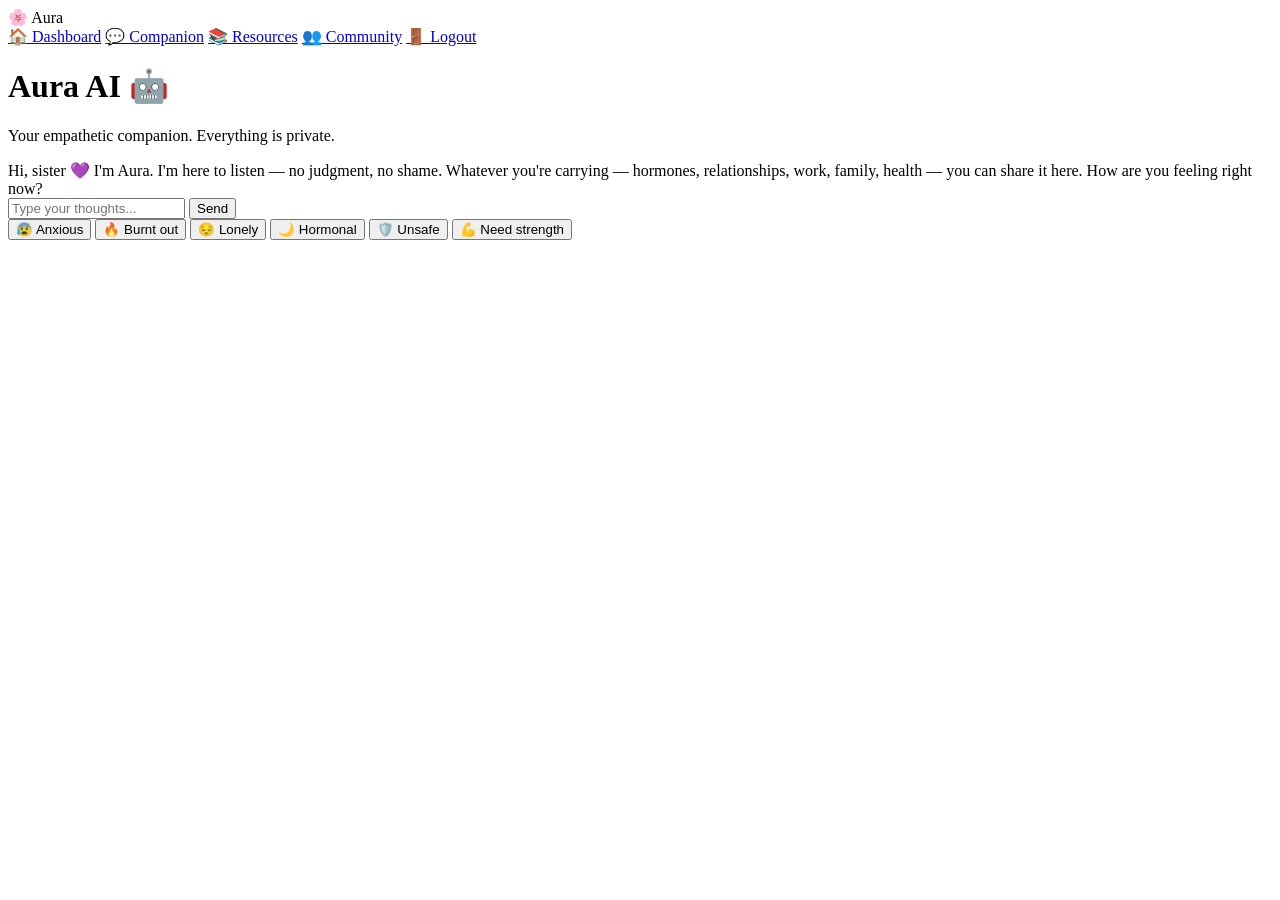
==== chat.html @ 302e7a84 "Add files via upload" ====
<!DOCTYPE html>
<html lang="en">
<head>
<meta charset="UTF-8"/>
<title>Aura AI — Companion</title>
<link rel="stylesheet" href="css/style.css"/>
</head>
<body class="app">
<aside class="sidebar">
  <div class="logo">🌸 <span>Aura</span></div>
  <nav>
    <a href="dashboard.html">🏠 Dashboard</a>
    <a href="chat.html" class="active">💬 Companion</a>
    <a href="resources.html">📚 Resources</a>
    <a href="community.html">👥 Community</a>
    <a href="index.html">🚪 Logout</a>
  </nav>
</aside>

<main class="content chat-wrap">
  <header class="topbar">
    <div>
      <h1>Aura AI 🤖</h1>
      <p class="muted">Your empathetic companion. Everything is private.</p>
    </div>
  </header>

  <div class="chat-box" id="chatBox">
    <div class="msg bot">Hi, sister 💜 I'm Aura. I'm here to listen — no judgment, no shame. Whatever you're carrying — hormones, relationships, work, family, health — you can share it here. How are you feeling right now?</div>
  </div>

  <div class="chat-input">
    <input id="chatInput" placeholder="Type your thoughts..." onkeydown="if(event.key==='Enter')sendMsg()"/>
    <button class="btn-primary" onclick="sendMsg()">Send</button>
  </div>

  <div class="quick-replies">
    <button onclick="quickReply('I feel anxious')">😰 Anxious</button>
    <button onclick="quickReply('I feel overwhelmed and burnt out')">🔥 Burnt out</button>
    <button onclick="quickReply('I feel lonely')">😔 Lonely</button>
    <button onclick="quickReply('My hormones are affecting my mood')">🌙 Hormonal</button>
    <button onclick="quickReply('I feel unsafe or unheard')">🛡️ Unsafe</button>
    <button onclick="quickReply('I need motivation')">💪 Need strength</button>
  </div>
</main>

<script src="js/app.js"></script>
</body>
</html>
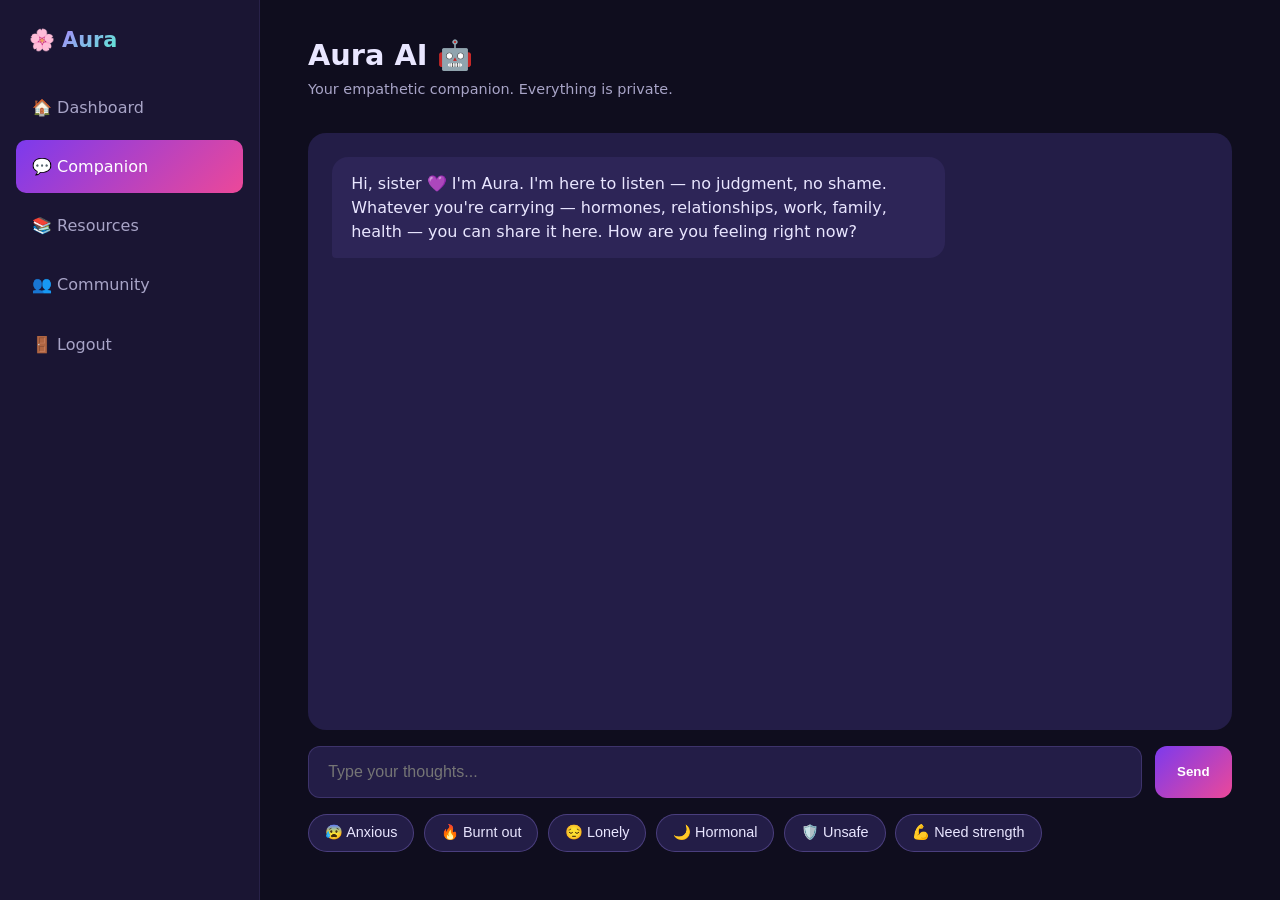
==== commit 4efb3bac: "Add files via upload" ====
--- a/chat.html
+++ b/chat.html
@@ -3,7 +3,7 @@
 <head>
 <meta charset="UTF-8"/>
 <title>Aura AI — Companion</title>
-<link rel="stylesheet" href="css/style.css"/>
+<link rel="stylesheet" href="style.css"/>
 </head>
 <body class="app">
 <aside class="sidebar">
@@ -44,6 +44,6 @@
   </div>
 </main>
 
-<script src="js/app.js"></script>
+<script src="app.js"></script>
 </body>
 </html>
--- a/style.css
+++ b/style.css
@@ -0,0 +1,131 @@
+:root{
+  --bg:#0f0d1e; --bg2:#1a1533; --card:#231d47; --card2:#2d2557;
+  --pri:#a78bfa; --pri2:#7c3aed; --acc:#5eead4; --pink:#f0abfc;
+  --text:#e9e6ff; --muted:#a8a4c7; --danger:#ff6b8a;
+  --grad:linear-gradient(135deg,#a78bfa,#5eead4);
+  --grad2:linear-gradient(135deg,#7c3aed,#ec4899);
+}
+*{box-sizing:border-box;margin:0;padding:0}
+body{font-family:'Inter',system-ui,-apple-system,sans-serif;background:var(--bg);color:var(--text);line-height:1.6;min-height:100vh}
+a{color:inherit;text-decoration:none}
+.muted{color:var(--muted);font-size:.9rem}
+.grad{background:var(--grad);-webkit-background-clip:text;background-clip:text;color:transparent}
+
+/* Buttons */
+.btn-primary{background:var(--grad2);color:#fff;border:none;padding:.7rem 1.4rem;border-radius:12px;font-weight:600;cursor:pointer;transition:transform .2s,box-shadow .2s}
+.btn-primary:hover{transform:translateY(-2px);box-shadow:0 10px 30px rgba(124,58,237,.4)}
+.btn-primary.large,.btn-ghost.large{padding:1rem 2rem;font-size:1.05rem}
+.btn-ghost{background:transparent;color:var(--text);border:1.5px solid var(--pri);padding:.7rem 1.4rem;border-radius:12px;font-weight:600;cursor:pointer}
+.btn-ghost:hover{background:rgba(167,139,250,.1)}
+
+/* ===== Landing ===== */
+.landing{background:radial-gradient(ellipse at top,#2d1b5e 0%,var(--bg) 60%)}
+.navbar{display:flex;justify-content:space-between;align-items:center;padding:1.2rem 4rem}
+.logo{font-size:1.4rem;font-weight:700}
+.logo span{background:var(--grad);-webkit-background-clip:text;color:transparent}
+.nav-links{display:flex;gap:2rem;list-style:none;align-items:center}
+.hero{display:grid;grid-template-columns:1.1fr 1fr;gap:3rem;padding:4rem 4rem 6rem;align-items:center}
+.hero h1{font-size:3.4rem;line-height:1.1;margin-bottom:1.2rem;font-weight:800}
+.hero p{font-size:1.15rem;color:var(--muted);margin-bottom:2rem;max-width:520px}
+.cta-group{display:flex;gap:1rem;margin-bottom:2rem;flex-wrap:wrap}
+.trust{display:flex;gap:1.5rem;color:var(--muted);font-size:.9rem;flex-wrap:wrap}
+.hero-visual{position:relative;height:420px}
+.orb{position:absolute;border-radius:50%;filter:blur(60px);opacity:.6}
+.orb1{width:280px;height:280px;background:var(--pri);top:20px;left:40px}
+.orb2{width:220px;height:220px;background:var(--acc);bottom:20px;right:20px}
+.orb3{width:180px;height:180px;background:var(--pink);top:120px;right:120px}
+.card.floating{position:absolute;top:40%;left:30%;background:var(--card);padding:1.5rem 2rem;border-radius:20px;border:1px solid rgba(167,139,250,.3);backdrop-filter:blur(10px);animation:float 4s ease-in-out infinite}
+.mood-emoji{font-size:2.5rem;margin-bottom:.5rem}
+@keyframes float{0%,100%{transform:translateY(0)}50%{transform:translateY(-15px)}}
+
+.features{padding:4rem 4rem;text-align:center}
+.features h2{font-size:2.4rem;margin-bottom:3rem}
+.feature-grid{display:grid;grid-template-columns:repeat(auto-fit,minmax(260px,1fr));gap:1.5rem;max-width:1200px;margin:0 auto}
+.feature-card{background:var(--card);padding:2rem;border-radius:18px;border:1px solid rgba(167,139,250,.15);text-align:left;transition:transform .3s}
+.feature-card:hover{transform:translateY(-6px);border-color:var(--pri)}
+.feature-card .icon{font-size:2.2rem;margin-bottom:.8rem}
+.feature-card h3{margin-bottom:.5rem}
+.feature-card p{color:var(--muted);font-size:.95rem}
+
+.impact{padding:4rem;text-align:center;background:var(--bg2)}
+.impact h2{font-size:2rem;margin-bottom:2.5rem}
+.stats{display:grid;grid-template-columns:repeat(auto-fit,minmax(200px,1fr));gap:2rem;max-width:900px;margin:0 auto}
+.stats h3{font-size:3rem;background:var(--grad);-webkit-background-clip:text;color:transparent}
+footer{padding:2rem;text-align:center;color:var(--muted);border-top:1px solid rgba(167,139,250,.1)}
+
+/* ===== App layout ===== */
+.app{display:grid;grid-template-columns:260px 1fr;min-height:100vh}
+.sidebar{background:var(--bg2);padding:1.5rem 1rem;border-right:1px solid rgba(167,139,250,.1);display:flex;flex-direction:column}
+.sidebar .logo{padding:0 .8rem 1.5rem;font-size:1.3rem}
+.sidebar nav{display:flex;flex-direction:column;gap:.4rem;flex:1}
+.sidebar nav a{padding:.85rem 1rem;border-radius:10px;color:var(--muted);font-weight:500;transition:all .2s}
+.sidebar nav a:hover{background:rgba(167,139,250,.1);color:var(--text)}
+.sidebar nav a.active{background:var(--grad2);color:#fff}
+.sos a{display:block;padding:.85rem 1rem;background:rgba(255,107,138,.15);color:var(--danger);border-radius:10px;font-weight:600;text-align:center}
+.content{padding:2rem 3rem;overflow-y:auto}
+.topbar{display:flex;justify-content:space-between;align-items:center;margin-bottom:2rem;flex-wrap:wrap;gap:1rem}
+.topbar h1{font-size:1.8rem}
+.streak-badge{background:var(--card);padding:.7rem 1.2rem;border-radius:12px;font-weight:600}
+.anon-badge{background:var(--card);padding:.6rem 1.1rem;border-radius:20px;font-size:.9rem}
+
+.panel,.mood-log,.post-box{background:var(--card);padding:1.8rem;border-radius:18px;margin-bottom:1.5rem;border:1px solid rgba(167,139,250,.1)}
+.mood-log h2,.panel h2{margin-bottom:1rem;font-size:1.2rem}
+.mood-picker{display:flex;gap:.6rem;margin-bottom:1rem;flex-wrap:wrap}
+.mood-picker button{width:60px;height:60px;font-size:1.8rem;background:var(--card2);border:2px solid transparent;border-radius:14px;cursor:pointer;transition:all .2s}
+.mood-picker button:hover{border-color:var(--pri);transform:scale(1.1)}
+.mood-picker button.selected{border-color:var(--acc);background:rgba(94,234,212,.15)}
+#moodNote,.post-box textarea{width:100%;background:var(--card2);border:1px solid rgba(167,139,250,.2);color:var(--text);padding:1rem;border-radius:12px;font-family:inherit;resize:vertical;min-height:70px;margin-bottom:1rem}
+.grid-2{display:grid;grid-template-columns:1fr 1fr;gap:1.5rem}
+@media(max-width:900px){.grid-2{grid-template-columns:1fr}.app{grid-template-columns:1fr}.hero{grid-template-columns:1fr;padding:2rem}.hero h1{font-size:2.2rem}.navbar{padding:1rem 1.5rem}}
+
+.chart{display:flex;gap:.6rem;align-items:end;height:140px;padding:1rem 0}
+.chart .bar{flex:1;background:var(--grad);border-radius:8px 8px 0 0;min-height:8px;position:relative;transition:height .5s}
+.chart .bar span{position:absolute;bottom:-22px;left:50%;transform:translateX(-50%);font-size:.75rem;color:var(--muted)}
+.rec-list{list-style:none;margin-bottom:1rem}
+.rec-list li{padding:.6rem 0;border-bottom:1px solid rgba(167,139,250,.1)}
+.history{list-style:none}
+.history li{padding:.9rem;background:var(--card2);border-radius:10px;margin-bottom:.5rem;display:flex;justify-content:space-between;align-items:center}
+
+/* Chat */
+.chat-wrap{display:flex;flex-direction:column;height:100vh}
+.chat-box{flex:1;background:var(--card);border-radius:18px;padding:1.5rem;overflow-y:auto;margin-bottom:1rem;display:flex;flex-direction:column;gap:.8rem}
+.msg{padding:.9rem 1.2rem;border-radius:16px;max-width:70%;line-height:1.5}
+.msg.bot{background:var(--card2);align-self:flex-start;border-bottom-left-radius:4px}
+.msg.user{background:var(--grad2);align-self:flex-end;border-bottom-right-radius:4px}
+.chat-input{display:flex;gap:.8rem;margin-bottom:1rem}
+.chat-input input{flex:1;background:var(--card);border:1px solid rgba(167,139,250,.2);color:var(--text);padding:1rem 1.2rem;border-radius:12px;font-size:1rem}
+.quick-replies{display:flex;gap:.6rem;flex-wrap:wrap;margin-bottom:1rem}
+.quick-replies button{background:var(--card);color:var(--text);border:1px solid rgba(167,139,250,.3);padding:.6rem 1rem;border-radius:20px;cursor:pointer;font-size:.9rem}
+.quick-replies button:hover{background:var(--card2)}
+
+/* Resources */
+.tabs{display:flex;gap:.6rem;margin-bottom:1.5rem;flex-wrap:wrap}
+.tab{background:var(--card);color:var(--muted);border:none;padding:.6rem 1.2rem;border-radius:20px;cursor:pointer;font-weight:500}
+.tab.active{background:var(--grad2);color:#fff}
+.resource-grid{display:grid;grid-template-columns:repeat(auto-fit,minmax(260px,1fr));gap:1.2rem}
+.res-card{background:var(--card);padding:1.5rem;border-radius:16px;border:1px solid rgba(167,139,250,.1)}
+.res-card .thumb{font-size:2.5rem;margin-bottom:.6rem}
+.res-card h3{margin-bottom:.4rem}
+.res-card p{color:var(--muted);font-size:.9rem;margin-bottom:1rem}
+
+/* Modal */
+.modal{position:fixed;inset:0;background:rgba(0,0,0,.7);display:flex;align-items:center;justify-content:center;z-index:100;backdrop-filter:blur(6px)}
+.modal.hidden{display:none}
+.modal-body{background:var(--card);padding:2rem;border-radius:20px;max-width:420px;width:90%;text-align:center}
+.modal-body h2{margin-bottom:1rem}
+.modal-body ul{list-style:none;text-align:left;margin:1rem 0}
+.modal-body li{padding:.6rem 0;border-bottom:1px solid rgba(167,139,250,.1)}
+.breathe-modal .breathe-circle{width:180px;height:180px;border-radius:50%;background:var(--grad);margin:2rem auto;animation:breathe 8s ease-in-out infinite}
+@keyframes breathe{0%,100%{transform:scale(.6)}50%{transform:scale(1.2)}}
+
+/* Community */
+.post-actions{display:flex;justify-content:space-between;gap:1rem;flex-wrap:wrap}
+.post-actions select{background:var(--card2);color:var(--text);border:1px solid rgba(167,139,250,.2);padding:.6rem;border-radius:8px}
+.feed{display:flex;flex-direction:column;gap:1rem}
+.post{background:var(--card);padding:1.4rem;border-radius:14px;border:1px solid rgba(167,139,250,.1)}
+.post-head{display:flex;gap:.8rem;align-items:center;margin-bottom:.7rem;flex-wrap:wrap}
+.tag{background:rgba(94,234,212,.15);color:var(--acc);padding:.2rem .7rem;border-radius:10px;font-size:.8rem}
+.post p{margin-bottom:.8rem}
+.post-actions-row{display:flex;gap:.8rem}
+.post-actions-row button{background:transparent;color:var(--muted);border:none;cursor:pointer;font-size:.9rem;padding:.3rem .6rem;border-radius:8px}
+.post-actions-row button:hover{background:var(--card2);color:var(--text)}
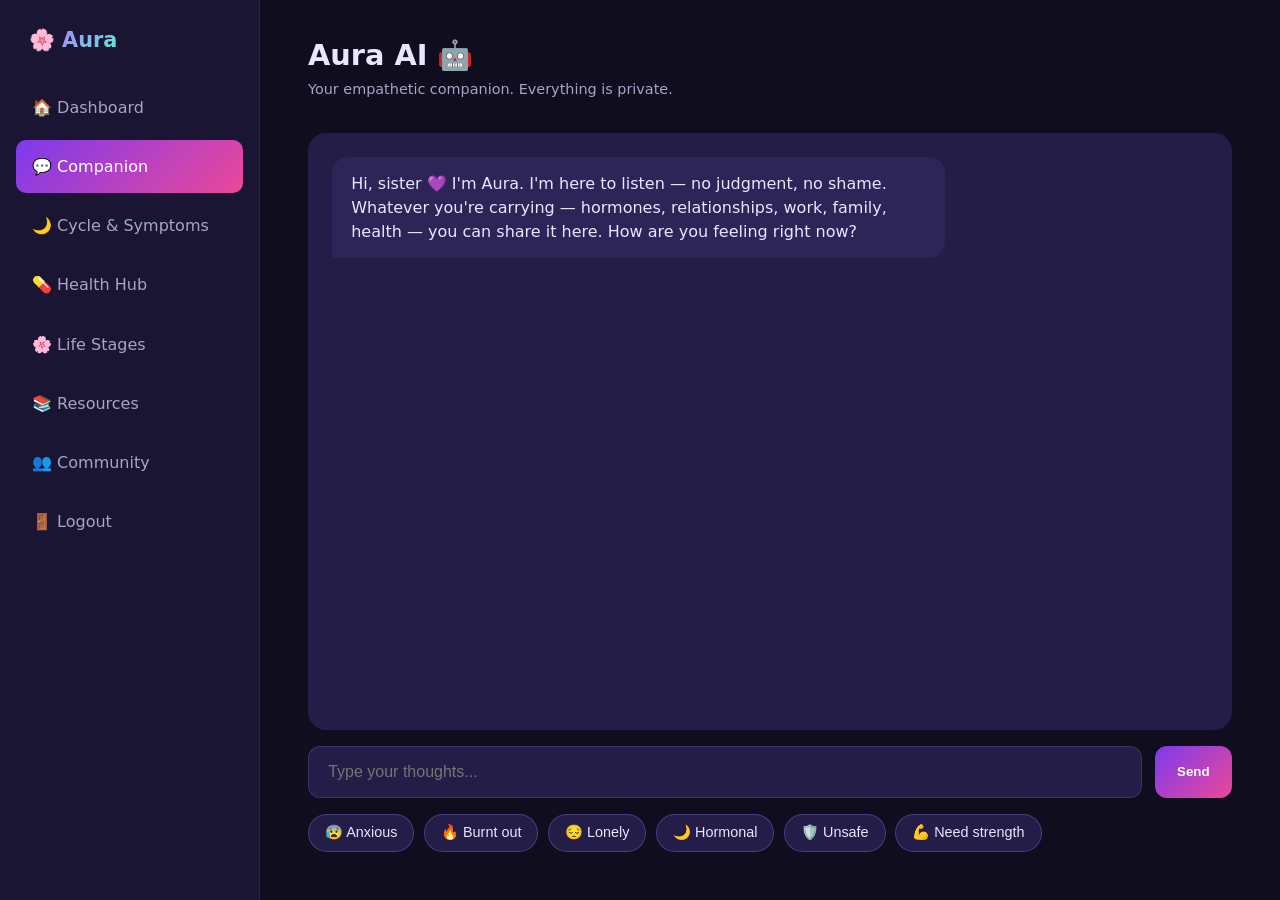
==== commit 1f349937: "Add files via upload" ====
--- a/chat.html
+++ b/chat.html
@@ -11,6 +11,9 @@
   <nav>
     <a href="dashboard.html">🏠 Dashboard</a>
     <a href="chat.html" class="active">💬 Companion</a>
+    <a href="cycle.html">🌙 Cycle &amp; Symptoms</a>
+    <a href="health.html">💊 Health Hub</a>
+    <a href="lifestage.html">🌸 Life Stages</a>
     <a href="resources.html">📚 Resources</a>
     <a href="community.html">👥 Community</a>
     <a href="index.html">🚪 Logout</a>
--- a/style.css
+++ b/style.css
@@ -118,6 +118,11 @@
 .breathe-modal .breathe-circle{width:180px;height:180px;border-radius:50%;background:var(--grad);margin:2rem auto;animation:breathe 8s ease-in-out infinite}
 @keyframes breathe{0%,100%{transform:scale(.6)}50%{transform:scale(1.2)}}
 
+/* Symptom / Stage Buttons (cycle.html, lifestage.html) */
+.symptom-btn{background:var(--card2);border:2px solid transparent;color:var(--text);padding:.7rem .5rem;border-radius:12px;cursor:pointer;text-align:center;font-size:.85rem;transition:all .2s;width:100%;font-family:inherit}
+.symptom-btn:hover{border-color:rgba(167,139,250,.4)}
+.symptom-btn.active{border-color:var(--pri);background:rgba(167,139,250,.15)}
+
 /* Community */
 .post-actions{display:flex;justify-content:space-between;gap:1rem;flex-wrap:wrap}
 .post-actions select{background:var(--card2);color:var(--text);border:1px solid rgba(167,139,250,.2);padding:.6rem;border-radius:8px}
